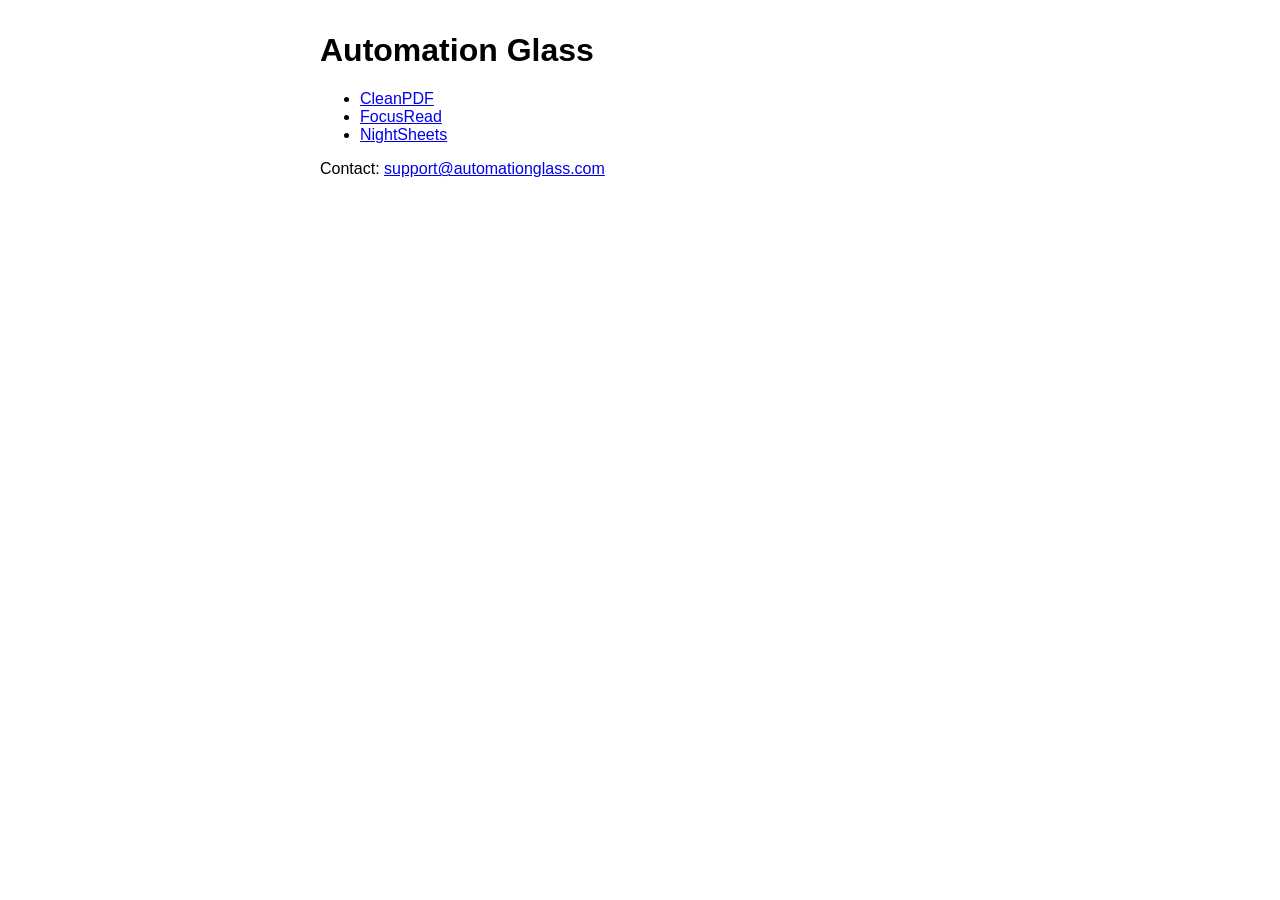
==== index.html @ ad3c039f "Static pages" ====
<!doctype html><meta charset=utf-8><title>Automation Glass</title><body style="font-family:sans-serif;max-width:640px;margin:2em auto"><h1>Automation Glass</h1><ul><li><a href="cleanpdf/">CleanPDF</a></li><li><a href="focusread/">FocusRead</a></li><li><a href="nightsheets/">NightSheets</a></li></ul><p>Contact: <a href="mailto:support@automationglass.com">support@automationglass.com</a></p>
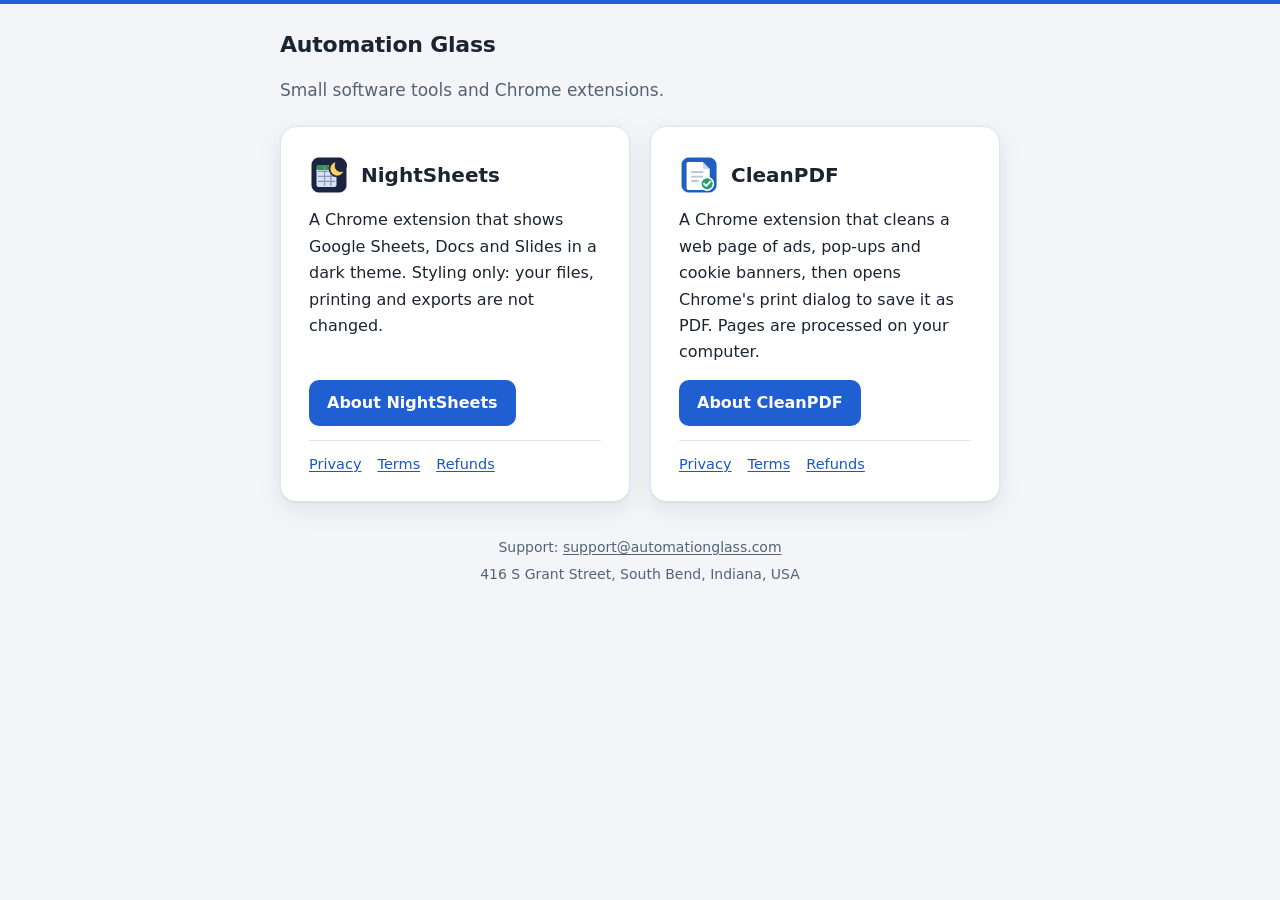
==== commit 175c8371: "Redesign root page" ====
--- a/index.html
+++ b/index.html
@@ -1 +1,73 @@
-<!doctype html><meta charset=utf-8><title>Automation Glass</title><body style="font-family:sans-serif;max-width:640px;margin:2em auto"><h1>Automation Glass</h1><ul><li><a href="cleanpdf/">CleanPDF</a></li><li><a href="focusread/">FocusRead</a></li><li><a href="nightsheets/">NightSheets</a></li></ul><p>Contact: <a href="mailto:support@automationglass.com">support@automationglass.com</a></p>
+<!doctype html>
+<html lang="en">
+<head>
+<meta charset="utf-8">
+<meta name="viewport" content="width=device-width, initial-scale=1">
+<meta name="color-scheme" content="light dark">
+<title>Automation Glass – Small software tools and Chrome extensions</title>
+<meta name="description" content="Automation Glass makes small software tools and Chrome extensions, including NightSheets and CleanPDF.">
+<link rel="canonical" href="https://pages.automationglass.com/">
+<link rel="stylesheet" href="assets/style.css">
+<style>
+.brand h1.brand-name{margin:0}
+.intro{margin:0 0 22px;color:var(--muted);font-size:17px}
+.products{display:grid;grid-template-columns:repeat(auto-fit,minmax(280px,1fr));gap:20px;margin:0 0 8px}
+.product{display:flex;flex-direction:column;padding:28px 28px 24px}
+.product-head{display:flex;align-items:center;gap:12px;margin:0 0 12px}
+.product-head img{flex:none;width:40px;height:40px;border-radius:10px}
+.product h2{margin:0;padding:0;border:0;font-size:20px}
+.product p{flex:1}
+.product .button{align-self:flex-start;margin:0 0 14px}
+.product-links{display:flex;flex-wrap:wrap;gap:4px 16px;margin:0;padding:12px 0 0;list-style:none;
+  border-top:1px solid var(--line);font-size:14.5px}
+.product-links li{margin:0}
+.button:focus-visible{outline:2px solid var(--fg);outline-offset:2px}
+@media (max-width:600px){
+  .product{padding:22px 18px 18px}
+  .intro{font-size:16px;padding:0 4px}
+}
+</style>
+</head>
+<body>
+<div class="wrap">
+<header class="brand">
+  <h1 class="brand-name">Automation Glass</h1>
+</header>
+<main>
+<p class="intro">Small software tools and Chrome extensions.</p>
+<section class="products" aria-label="Products">
+  <article class="card product" aria-labelledby="nightsheets-title">
+    <div class="product-head">
+      <img src="nightsheets/icon128.png" alt="" width="40" height="40">
+      <h2 id="nightsheets-title">NightSheets</h2>
+    </div>
+    <p>A Chrome extension that shows Google Sheets, Docs and Slides in a dark theme. Styling only: your files, printing and exports are not changed.</p>
+    <a class="button" href="nightsheets/index.html">About NightSheets</a>
+    <ul class="product-links" aria-label="NightSheets policies">
+      <li><a href="nightsheets/privacy.html">Privacy</a></li>
+      <li><a href="nightsheets/terms.html">Terms</a></li>
+      <li><a href="nightsheets/refund.html">Refunds</a></li>
+    </ul>
+  </article>
+  <article class="card product" aria-labelledby="cleanpdf-title">
+    <div class="product-head">
+      <img src="cleanpdf/icon128.png" alt="" width="40" height="40">
+      <h2 id="cleanpdf-title">CleanPDF</h2>
+    </div>
+    <p>A Chrome extension that cleans a web page of ads, pop-ups and cookie banners, then opens Chrome's print dialog to save it as PDF. Pages are processed on your computer.</p>
+    <a class="button" href="cleanpdf/index.html">About CleanPDF</a>
+    <ul class="product-links" aria-label="CleanPDF policies">
+      <li><a href="cleanpdf/privacy.html">Privacy</a></li>
+      <li><a href="cleanpdf/terms.html">Terms</a></li>
+      <li><a href="cleanpdf/refund.html">Refunds</a></li>
+    </ul>
+  </article>
+</section>
+</main>
+<footer class="site-footer">
+  <p>Support: <a href="mailto:support@automationglass.com">support@automationglass.com</a></p>
+  <p>416 S Grant Street, South Bend, Indiana, USA</p>
+</footer>
+</div>
+</body>
+</html>
--- a/assets/style.css
+++ b/assets/style.css
@@ -0,0 +1,114 @@
+/* AutomationGlass support pages: shared stylesheet (no external fonts, images or scripts).
+   Per-extension accent: <body class="cleanpdf"> or <body class="nightsheets">. */
+:root{
+  color-scheme:light dark;
+  --bg:#f3f5f9;--card:#fff;--fg:#1b2430;--muted:#556275;--line:#dfe4ec;--soft:#f5f7fb;
+  --code:#eef2f8;--shadow:0 1px 2px rgba(16,24,40,.06),0 8px 24px rgba(16,24,40,.08);
+  --accent:#1f5fd1;--accent-fg:#fff;--accent-soft:#eaf1fd;--link:#1a56c4;
+  --warn-soft:#fff6e5;--warn-line:#f0c36d;--ok-soft:#eaf7ef;--ok-line:#8fd0a6;
+}
+body.cleanpdf{--accent:#1f5fd1;--accent-soft:#eaf1fd;--link:#1a56c4}
+body.nightsheets{--accent:#3f3fb5;--accent-soft:#eeeefb;--link:#3535a8}
+@media (prefers-color-scheme:dark){
+  :root{
+    --bg:#11151b;--card:#1a2029;--fg:#e4e8ee;--muted:#a3aebd;--line:#2f3744;--soft:#212833;
+    --code:#262e3a;--shadow:0 1px 2px rgba(0,0,0,.4),0 8px 24px rgba(0,0,0,.35);
+    --accent:#8ab4f8;--accent-fg:#0e1726;--accent-soft:#1c2a42;--link:#8ab4f8;
+    --warn-soft:#2b2416;--warn-line:#8a6a2a;--ok-soft:#16281e;--ok-line:#3d7a54;
+  }
+  body.cleanpdf{--accent:#8ab4f8;--accent-soft:#1c2a42;--link:#8ab4f8}
+  body.nightsheets{--accent:#a9adf7;--accent-soft:#24253f;--link:#b4b8ff}
+}
+*,*::before,*::after{box-sizing:border-box}
+html{-webkit-text-size-adjust:100%;text-size-adjust:100%}
+body{margin:0;background:var(--bg);color:var(--fg);
+  font:16px/1.65 system-ui,-apple-system,"Segoe UI",Roboto,"Helvetica Neue",Arial,sans-serif;
+  border-top:4px solid var(--accent)}
+.wrap{max-width:760px;margin:0 auto;padding:0 20px}
+
+/* Brand header */
+.brand{display:flex;align-items:center;gap:14px;padding:28px 0 18px}
+.brand-link{display:flex;align-items:center;gap:14px;color:inherit;text-decoration:none;min-width:0}
+.brand-icon{flex:none;width:48px;height:48px;border-radius:12px;background:no-repeat center/contain}
+body.cleanpdf .brand-icon{background-image:url(../cleanpdf/icon128.png)}
+body.nightsheets .brand-icon{background-image:url(../nightsheets/icon128.png)}
+.brand-name{display:block;font-size:22px;font-weight:700;letter-spacing:-.01em;line-height:1.2}
+.brand-tag{display:block;color:var(--muted);font-size:14.5px;line-height:1.4}
+
+/* Nav bar */
+.site-nav{display:flex;flex-wrap:wrap;gap:4px;margin:0 0 18px;padding:0;font-size:15px}
+.site-nav a{display:inline-block;padding:6px 12px;border-radius:999px;color:var(--fg);text-decoration:none}
+.site-nav a:hover{background:var(--card)}
+.site-nav a[aria-current="page"]{background:var(--accent-soft);color:var(--link);font-weight:600}
+.site-nav a:focus-visible,a:focus-visible{outline:2px solid var(--accent);outline-offset:2px}
+
+/* Card */
+.card{background:var(--card);border:1px solid var(--line);border-radius:16px;box-shadow:var(--shadow);
+  padding:36px 40px;overflow-wrap:break-word}
+.card > :first-child{margin-top:0}
+.card > :last-child{margin-bottom:0}
+
+h1{font-size:30px;line-height:1.25;letter-spacing:-.015em;margin:0 0 8px}
+h2{font-size:20px;line-height:1.3;margin:28px 0 8px;padding-top:20px;border-top:1px solid var(--line)}
+h1 + h2,.meta + h2,.lead + h2{border-top:0;padding-top:0}
+h3{font-size:17px;margin:22px 0 6px}
+p{margin:0 0 14px}
+ul,ol{margin:0 0 14px;padding-left:24px}
+li{margin:4px 0}
+li::marker{color:var(--accent)}
+a{color:var(--link);text-underline-offset:2px}
+strong{font-weight:650}
+.meta{color:var(--muted);font-size:14.5px;margin:0 0 6px;overflow-wrap:anywhere}
+.lead{font-size:18px;color:var(--fg);margin:6px 0 20px}
+code{font:0.9em ui-monospace,SFMono-Regular,Menlo,Consolas,monospace;background:var(--code);padding:1px 5px;
+  border-radius:4px;overflow-wrap:anywhere}
+
+/* Tables (scroll on narrow screens) */
+.table-wrap{overflow-x:auto;margin:0 0 16px;border:1px solid var(--line);border-radius:10px}
+table{border-collapse:collapse;width:100%;min-width:560px;font-size:14.5px}
+th,td{padding:9px 12px;text-align:left;vertical-align:top;border-bottom:1px solid var(--line)}
+th{background:var(--soft);font-weight:650}
+tr:last-child td{border-bottom:0}
+td + td,th + th{border-left:1px solid var(--line)}
+
+/* Callouts and blocks */
+.callout{margin:26px 0;padding:20px 22px;border-radius:12px;background:var(--accent-soft);
+  border:1px solid var(--line);border-left:4px solid var(--accent)}
+.callout h2{margin-top:0;padding-top:0;border-top:0}
+.callout > :last-child{margin-bottom:0}
+.note{margin:14px 0;padding:12px 14px;border-radius:10px;background:var(--ok-soft);border:1px solid var(--ok-line)}
+.steps{counter-reset:step;list-style:none;padding-left:0}
+.steps li{counter-increment:step;position:relative;padding-left:38px;margin:10px 0}
+.steps li::before{content:counter(step);position:absolute;left:0;top:1px;width:26px;height:26px;border-radius:50%;
+  background:var(--accent);color:var(--accent-fg);font-size:14px;font-weight:700;line-height:26px;text-align:center}
+.button{display:inline-block;padding:10px 18px;border-radius:10px;background:var(--accent);color:var(--accent-fg);
+  font-weight:600;text-decoration:none}
+.button:hover{filter:brightness(1.08)}
+.block{margin:26px 0;padding:20px 22px;border-radius:12px;background:var(--soft);border:1px solid var(--line)}
+.block h2{margin-top:0;padding-top:0;border-top:0}
+.block > :last-child{margin-bottom:0}
+
+/* Footer */
+.site-footer{padding:22px 0 36px;color:var(--muted);font-size:14px;text-align:center}
+.site-footer p{margin:4px 0}
+.site-footer a{color:var(--muted)}
+
+@media (max-width:600px){
+  .wrap{padding:0 12px}
+  .brand{padding:20px 4px 14px}
+  .brand-icon{width:40px;height:40px;border-radius:10px}
+  .brand-name{font-size:20px}
+  .brand-tag{font-size:13.5px}
+  .site-nav{font-size:14.5px;margin-bottom:12px}
+  .site-nav a{padding:6px 10px}
+  .card{padding:24px 18px;border-radius:14px}
+  h1{font-size:25px}
+  h2{font-size:18.5px}
+  .lead{font-size:17px}
+  .callout,.block{padding:16px;margin:22px -4px}
+}
+@media print{
+  body{background:#fff;border:0}
+  .site-nav{display:none}
+  .card{box-shadow:none;border:0;padding:0}
+}
